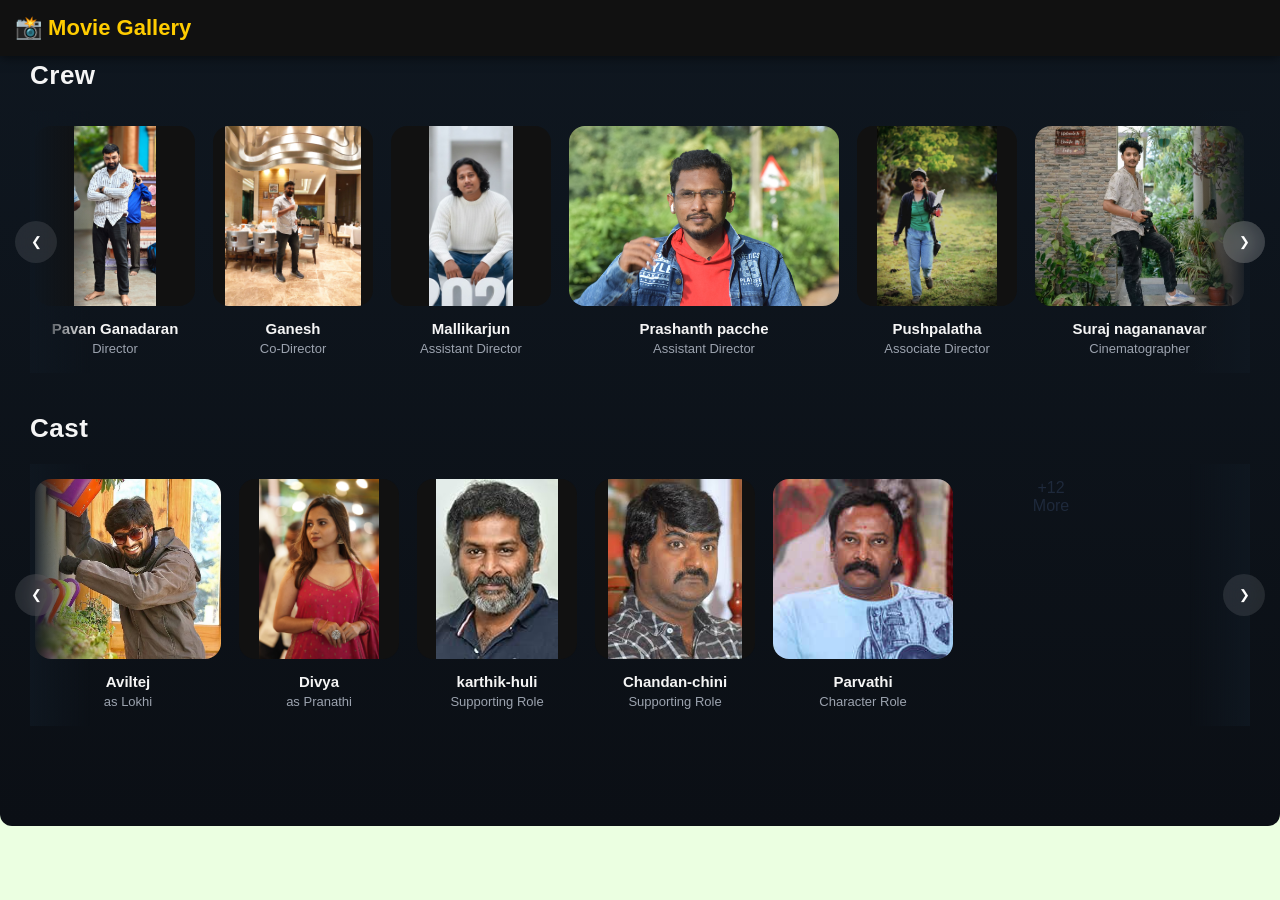
==== gallery.html @ 24c9385e "Initial commit - AADYA PICTURES website" ====
<!DOCTYPE html>
<html lang="en">
<head>
<meta charset="UTF-8">
<meta name="viewport" content="width=device-width, initial-scale=1.0">
<title>Movie Gallery</title>
<link rel="stylesheet" href="style.css">
</head>
<body>

<header>
<h2>📸 Movie Gallery</h2>
</header>

<section class="gallery-section">



        <!-- CREW -->
    <h2 class="section-title">Crew</h2>

    <div class="scroll-wrapper">
        <button class="scroll-btn left" onclick="scrollLeft('crewScroll')">&#10094;</button>
<button class="scroll-btn right" onclick="scrollRight('crewScroll')">&#10095;</button>
<div class="scroll-container" id="crewScroll">

    <div class="gallery-card">
        <img src="static/actors/dir.webp" alt="Pavan Ganadaran">
        <h4 class="crew-name">Pavan Ganadaran</h4>
        <p class="crew-role">Director</p>
    </div>

    <div class="gallery-card">
        <img src="static/actors/codir.jpeg" alt="Ganesh">
        <h4 class="crew-name">Ganesh</h4>
        <p class="crew-role">Co-Director</p>
    </div>

    <div class="gallery-card">
        <img src="static/actors/asst-dir1.jpeg" alt="Mallikarjun">
        <h4 class="crew-name">Mallikarjun</h4>
        <p class="crew-role">Assistant Director</p>
    </div>

    <div class="gallery-card">
        <img src="static/actors/asst2.jpeg" alt="Prashanth pacche">
        <h4 class="crew-name">Prashanth pacche</h4>
        <p class="crew-role">Assistant Director</p>
    </div>

    <div class="gallery-card">
        <img src="static/actors/astdir.webp" alt="Pushpalatha">
        <h4 class="crew-name">Pushpalatha</h4>
        <p class="crew-role">Associate Director</p>
    </div>

    <div class="gallery-card">
        <img src="static/actors/dop.jpeg" alt="Suraj nagananavar">
        <h4 class="crew-name">Suraj nagananavar</h4>
        <p class="crew-role">Cinematographer</p>
    </div>

    <div class="gallery-card">
        <img src="static/actors/editor.jpeg" alt="Swaraj maharudrayya">
        <h4 class="crew-name">Swaraj maharudrayya</h4>
        <p class="crew-role">Editor</p>
    </div>

    <div class="gallery-card">
        <img src="static/actors/Costume-designer.webp" alt="Divya Bharathi">
        <h4 class="crew-name">Divya Bharathi</h4>
        <p class="crew-role">Costume Designer</p>
    </div>

    <div class="gallery-card">
        <img src="static/actors/proman.webp" alt="Suresh">
        <h4 class="crew-name">Suresh</h4>
        <p class="crew-role">Production Manager</p>
    </div>

    <div class="gallery-card">
        <img src="static/actors/digitalmanager.jpg" alt="Vinay mahadev">
        <h4 class="crew-name">Vinay mahadev</h4>
        <p class="crew-role">Digital Marketing</p>
    </div>

    
    <!-- 🔥 MORE CARD -->
    <div class="gallery-card more-card">
        <div class="more-content">
            <span>+12</span>
            <p>More</p>
        </div>
    </div>

</div>

        <button class="scroll-btn right" onclick="scrollRight('crewScroll')">&#10095;</button>
    </div>










    <!-- CAST -->
    <h2 class="section-title">Cast</h2>

    <div class="scroll-wrapper">
        <button class="scroll-btn left" onclick="scrollLeft('castScroll')">&#10094;</button>

<div class="scroll-container" id="castScroll">

    <div class="gallery-card">
        <img src="static/actors/hero.webp" alt="Hero">
        <h4 class="crew-name">Aviltej</h4>
        <p class="crew-role">as Lokhi</p>
    </div>

    <div class="gallery-card">
        <img src="static/actors/heroine.webp" alt="Heroine">
        <h4 class="crew-name">Divya</h4>
        <p class="crew-role">as Pranathi</p>
    </div>

    <div class="gallery-card">
        <img src="static/actors/balrajwadi.webp" alt="Actor">
        <h4 class="crew-name">karthik-huli</h4>
        <p class="crew-role">Supporting Role</p>
    </div>

    <div class="gallery-card">
        <img src="static/actors/vijay-chandur.webp" alt="Actor">
        <h4 class="crew-name">Chandan-chini</h4>
        <p class="crew-role">Supporting Role</p>
    </div>

    <div class="gallery-card">
        <img src="static/actors/muni.webp" alt="Actor">
        <h4 class="crew-name">Parvathi</h4>
        <p class="crew-role">Character Role</p>
    </div>



    <!-- 🔥 MORE CARD -->
    <div class="gallery-card more-card">
        <div class="more-content">
            <span>+12</span>
            <p>More</p>
        </div>
    </div>

</div>

        <button class="scroll-btn right" onclick="scrollRight('castScroll')">&#10095;</button>
    </div>



</section>

<script>
function scrollLeft(id) {
    const container = document.getElementById(id);
    const scrollAmount = container.clientWidth * 0.8;

    container.scrollTo({
        left: Math.max(0, container.scrollLeft - scrollAmount),
        behavior: "smooth"
    });
}

function scrollRight(id) {
    const container = document.getElementById(id);
    const scrollAmount = container.clientWidth * 0.8;

    container.scrollTo({
        left: container.scrollLeft + scrollAmount,
        behavior: "smooth"
    });
}
</script>
</body>
</html>
---- style.css ----
/* RESET */
* {
  margin: 0;
  padding: 0;
  box-sizing: border-box;
  font-family: 'Segoe UI', sans-serif;
}

body {
  background: #f8fafc;  /* soft white */
  color: #1e293b;
}

/* optional glass effect for sections */
section {
  background: rgba(255,255,255,0.05);
  backdrop-filter: blur(10px);
  border-radius: 12px;
}

/* HEADER */
header {
  display: flex;
  justify-content: space-between;
  align-items: center;
  padding: 15px 8%;
  background: rgba(0,0,0,0.7);
  position: fixed;
  width: 100%;
  z-index: 1000;
}

.logo {
  font-size: 24px;
  font-weight: bold;
  color: #facc15;
}

nav a {
  margin-left: 20px;
  text-decoration: none;
  color: #fff;
  transition: 0.3s;
}

nav a:hover {
  color: #facc15;
}

/* BANNER */
.banner {
  height: 100vh;
  background: linear-gradient(rgba(0,0,0,0.6), rgba(0,0,0,0.8)),
    url('static/bg.webp');
  background-size: cover;
  background-position: center;
  display: flex;
  align-items: center;
  justify-content: center;
  text-align: center;
  padding: 20px;
}

.banner-content h1 {
  font-size: 50px;
  margin-bottom: 20px;
}

.banner-content p {
  font-size: 18px;
  margin-bottom: 25px;
}

.banner-content button {
  padding: 12px 25px;
  border: none;
  background: #facc15;
  color: #000;
  font-weight: bold;
  cursor: pointer;
  border-radius: 5px;
  transition: 0.3s;
}

.banner-content button:hover {
  background: #eab308;
}

/* SECTION */
.section {
  padding: 80px 8%;
  text-align: center;
}

.section h2 {
  margin-bottom: 40px;
  font-size: 32px;
}

/* CARDS */
.cards {
  display: grid;
  grid-template-columns: repeat(4, 1fr);
  gap: 20px;
}

.card {
  background: #1e293b;
  padding: 25px;
  border-radius: 10px;
  transition: 0.3s;
  cursor: pointer;
}

.card:hover {
  transform: translateY(-10px);
  background: #334155;
}

.card h3 {
  margin-bottom: 10px;
  color: #facc15;
}
/* RESPONSIVE */
@media (max-width: 900px) {
  .cards {
    grid-template-columns: repeat(2, 1fr);
  }

  .banner-content h1 {
    font-size: 32px;
  }
}

@media (max-width: 500px) {

  header {
    flex-direction: column;
    align-items: flex-start;
    padding: 10px 5%;
  }

  /* ONE LINE NAV */
  nav {
    display: flex;
    flex-wrap: nowrap;        /* ❌ no wrapping */
    overflow-x: auto;         /* ✅ scroll if needed */
    width: 100%;
    margin-top: 10px;
    gap: 10px;
  }

  /* Hide scrollbar (optional) */
  nav::-webkit-scrollbar {
    display: none;
  }

  nav a {
    flex: 0 0 auto;           /* prevent shrinking */
    white-space: nowrap;      /* keep text in one line */
    padding: 6px 12px;
    font-size: 13px;
    background: #1e293b;
    border-radius: 5px;
  }

  /* CARDS */
  .cards {
    grid-template-columns: 1fr;
  }

  /* BANNER */
  .banner-content h1 {
    font-size: 26px;
  }

  .banner-content p {
    font-size: 14px;
  }
}


/* showcase */

body {
    margin: 0;
    font-family: Arial, sans-serif;
}

/* Header styling */
header {
    position: fixed;
    top: 0;
    width: 100%;
    background-color: #111;
    color: white;
    padding: 15px;
    text-align: center;
    box-shadow: 0 2px 10px rgba(0,0,0,0.5);
}

header h2 {
    margin: 0;
    font-size: 22px;
    color: #ffcc00;
}

/* ===== Slider Section ===== */
.slider-section {
    margin-top: 70px;
    position: relative;
    max-width: 900px;
    height: 500px;
    margin-left: auto;
    margin-right: auto;
    overflow: hidden;
    border-radius: 10px;
}

/* ===== Slider Container ===== */
.slider-container {
    display: flex;
    flex-direction: column;
    height: 100%;
    transition: transform 0.6s ease-in-out;
    will-change: transform;
}

/* ===== Slide ===== */
.slide {
    height: 500px;
    flex-shrink: 0;
    position: relative;
}

/* ===== Image ===== */
.slide img {
    margin-top: 140px;
    width: 100%;
    height: 100%;
    object-fit: cover; /* desktop cinematic */
}

/* ===== Overlay Info ===== */
.slide-info {
    position: absolute;
    bottom: 20px;
    left: 20px;
    background: rgba(0, 0, 0, 0.6);
    padding: 15px;
    border-radius: 8px;
    max-width: 80%;
}

.slide-info h3 {
    font-size: 24px;
    margin: 0 0 5px;
}

.slide-info p {
    font-size: 14px;
    margin: 0;
}

/* ===== Buttons ===== */
/* ===== Modern Vertical Controls ===== */
.prev,
.next {
    position: absolute;
    left: 50%;
    transform: translateX(-50%);
    
    width: 45px;
    height: 45px;
    
    display: flex;
    align-items: center;
    justify-content: center;

    background: rgba(0, 0, 0, 0.5);
    backdrop-filter: blur(6px);

    color: white;
    border: 1px solid rgba(255,255,255,0.2);
    border-radius: 50%;

    font-size: 18px;
    cursor: pointer;

    transition: all 0.3s ease;
    z-index: 10;
}

/* Position */
.prev { top: 15px; }
.next { bottom: 15px; }

/* Hover Effect */
.prev:hover,
.next:hover {
    background: rgba(255, 204, 0, 0.9);
    color: black;
    transform: translateX(-50%) scale(1.1);
}

/* Click Effect */
.prev:active,
.next:active {
    transform: translateX(-50%) scale(0.95);
}

/* Subtle glow */
.prev::after,
.next::after {
    content: '';
    position: absolute;
    inset: 0;
    border-radius: 50%;
    box-shadow: 0 0 15px rgba(255, 204, 0, 0.3);
    opacity: 0;
    transition: 0.3s;
}

.prev:hover::after,
.next:hover::after {
    opacity: 1;
}

/* ============================= */
/* ===== TABLET (≤768px) ===== */
/* ============================= */
@media (max-width: 768px) {

    .slider-section {
        margin-top: auto;
        margin-bottom: auto;
        max-width: 100%;
        height: 350px;
        border-radius: 0;
    }

    .slide {
        height: 350px;
    }

    .slide img {
        object-fit: contain; /* show full image */
        background: black;
    }

    .slide-info {
        bottom: 15px;
        left: 15px;
        padding: 12px;
        max-width: 90%;
    }

    .slide-info h3 {
        font-size: 18px;
    }

    .slide-info p {
        font-size: 12px;
    }

    .prev, .next {
        font-size: 22px;
        padding: 6px 10px;
    }
}

/* ============================= */
/* ===== MOBILE (≤480px) ===== */
/* ============================= */
@media (max-width: 480px) {

    header {
        padding: 10px;
    }

    header h2 {
        font-size: 18px;
    }

    .slider-section {
        height: 60vh; /* dynamic height */
    }

    .slide {
        height: 60vh;
    }

    .slide img {
        object-fit: contain; /* FULL IMAGE visible */
        background: black;
    }

    .slide-info {
        bottom: 10px;
        left: 10px;
        padding: 10px;
        width: 90%;
    }

    .slide-info h3 {
        font-size: 16px;
    }

    .slide-info p {
        font-size: 11px;
    }

    .prev, .next {
        font-size: 18px;
        padding: 5px 8px;
    }
}


/* Section */
.slider-section {
    margin-top: 70px;
    height: 500px;
    max-width: 900px;
    margin-left: auto;
    margin-right: auto;
    overflow: hidden;
    position: relative;
    border-radius: 12px;
}

/* Container */
.slider-container {
    display: flex;
    flex-direction: column;
    height: 100%;
    transition: transform 0.6s ease-in-out;
}

/* Slide */
.slide {
    height: 500px;
    flex-shrink: 0;
    display: flex;
    align-items: flex-end;
    padding: 30px;
    color: white;
}

/* Fake "image" backgrounds */
.slide1 {
    background: linear-gradient(135deg, #000000, #434343);
}

.slide2 {
    background: linear-gradient(135deg, #1e3c72, #2a5298);
}

.slide3 {
    background: linear-gradient(135deg, #0f2027, #2c5364);
}

.slide4 {
    background: linear-gradient(135deg, #200122, #6f0000);
}

/* Overlay text */
.slide-info {
    background: rgba(0,0,0,0.5);
    padding: 20px;
    border-radius: 10px;
}

.slide-info h1 {
    margin: 0;
    font-size: 30px;
}

.slide-info p {
    margin-top: 8px;
    font-size: 14px;
}

/* Buttons */
.prev,
.next {
    position: absolute;
    left: 50%;
    transform: translateX(-50%);
    width: 45px;
    height: 45px;
    border-radius: 50%;
    border: none;
    background: rgba(0,0,0,0.5);
    color: white;
    cursor: pointer;
}

.prev { top: 10px; }
.next { bottom: 10px; }


/* ===== GLOBAL ===== */
body {
    margin: 0;
    font-family: 'Segoe UI', sans-serif;
    background: #ebffe1;
}

/* ===== SECTION ===== */
.movie-slider {
    margin-top: 70px;
    height: 520px;
    max-width: 1000px;
    margin-left: auto;
    margin-right: auto;
    overflow: hidden;
    position: relative;
    border-radius: 16px;
    box-shadow: 0 20px 60px rgba(0,0,0,0.8);
}

/* ===== CONTAINER ===== */
.movie-slider-container {
    display: flex;
    flex-direction: column;
    height: 100%;
    transition: transform 0.7s cubic-bezier(0.22, 1, 0.36, 1);
}

/* ===== SLIDE ===== */
.movie-slide {
    height: 520px;
    flex-shrink: 0;
    position: relative;
    display: flex;
    align-items: center;
    color: white;
    overflow: hidden;
}

/* ===== PREMIUM BACKGROUNDS ===== */
.slide-one {
    background: radial-gradient(circle at top left, #222, #000);
}

.slide-two {
    background: radial-gradient(circle at right, #1e3c72, #000);
}

.slide-three {
    background: radial-gradient(circle at center, #0f2027, #000);
}

.slide-four {
    background: radial-gradient(circle at bottom, #200122, #000);
}

/* ===== OVERLAY (CINEMATIC) ===== */
.overlay {
    position: absolute;
    inset: 0;
    background: linear-gradient(
        to right,
        rgba(0,0,0,0.9) 20%,
        rgba(0,0,0,0.5) 50%,
        transparent 100%
    );
}

/* ===== CONTENT ===== */
.slide-content {
    position: relative;
    z-index: 2;
    padding: 50px;
    max-width: 520px;
    animation: fadeUp 0.8s ease;
}

/* ===== TITLE ===== */
.slide-content h1 {
    font-size: 42px;
    margin-bottom: 10px;
    letter-spacing: 1px;
}

/* ===== META ===== */
.meta {
    color: #ffcc00;
    margin-bottom: 15px;
    font-size: 14px;
}

/* ===== DESCRIPTION ===== */
.description {
    font-size: 15px;
    line-height: 1.7;
    color: #ddd;
}

/* ===== BUTTONS ===== */
.action-buttons {
    margin-top: 20px;
    display: flex;
    gap: 12px;
}

/* ICON BUTTONS */
.action-buttons button {
    width: 45px;
    height: 45px;
    border-radius: 50%;
    border: none;
    background: rgba(255,255,255,0.1);
    backdrop-filter: blur(6px);
    color: white;
    cursor: pointer;
    font-size: 18px;
    transition: all 0.3s ease;
}

.action-buttons button:hover {
    transform: scale(1.15);
    background: rgba(255,255,255,0.3);
}

/* MORE BUTTON */
.more-btn {
    padding: 10px 16px;
    background: linear-gradient(135deg, #ffcc00, #ff9900);
    color: black;
    text-decoration: none;
    border-radius: 6px;
    font-weight: bold;
    transition: 0.3s;
    margin-top: 15px; /* add this */
    display: inline-block; /* important for margin to work properly */
}
.more-btn:hover {
    transform: scale(1.05);
    box-shadow: 0 0 15px rgba(255,204,0,0.6);
}

/* ===== CONTROLS ===== */
.slider-prev,
.slider-next {
    position: absolute;
    left: 50%;
    transform: translateX(-50%);
    width: 45px;
    height: 45px;
    border-radius: 50%;
    border: none;
    background: rgba(0,0,0,0.6);
    backdrop-filter: blur(6px);
    color: white;
    cursor: pointer;
    font-size: 18px;
    transition: 0.3s;
    z-index: 10;
}

.slider-prev { top: 15px; }
.slider-next { bottom: 15px; }

.slider-prev:hover,
.slider-next:hover {
    background: #ffcc00;
    color: black;
    transform: translateX(-50%) scale(1.1);
}

/* ===== ANIMATION ===== */
@keyframes fadeUp {
    from {
        opacity: 0;
        transform: translateY(30px);
    }
    to {
        opacity: 1;
        transform: translateY(0);
    }
}

.stills {
    display: grid;
    grid-template-columns: repeat(3, 1fr); /* 3 per row */
    gap: 8px;
    margin-top: 10px;
}

/* Images */
.stills img {
    width: 100%;
    height: 80px; /* adjust based on your slide */
    object-fit: cover;
    border-radius: 6px;
    cursor: pointer;
    transition: 0.3s;
}

/* Hover */
.stills img:hover {
    transform: scale(1.05);
    box-shadow: 0 0 10px rgba(255,255,255,0.5);
}


/* actor */

/* SECTION */
.actors-section {
    padding: 50px 20px;
    margin-top: 40px;
    background: #0f1720;
}

/* GRID */
.actors-grid {
    display: grid;
    grid-template-columns: repeat(2, 1fr); /* Desktop */
    gap: 25px;
}

/* CARD */
.actor-card {
    position: relative;
    overflow: hidden;
    border-radius: 14px;
    cursor: pointer;
    background: #111;
    transition: transform 0.3s ease, box-shadow 0.3s ease;

    aspect-ratio: 3 / 4; /* ✅ consistent shape */
}

/* IMAGE */
.actor-card img {
    width: 100%;
    height: 100%;          /* ✅ fill card */
    object-fit: contain;   /* ✅ full image visible */
    transition: transform 0.4s ease;
}

/* HOVER */
.actor-card:hover img {
    transform: scale(1.05);
}

/* OVERLAY */
.actor-card::after {
    content: "";
    position: absolute;
    inset: 0;
    background: linear-gradient(to top, rgba(0,0,0,0.6), transparent);
    opacity: 0;
    transition: 0.4s;
}

.actor-card:hover::after {
    opacity: 1;
}



/* TABLET */
@media (max-width: 768px) {
    .actors-grid {
        grid-template-columns: repeat(2, 1fr); /* still 2 */
        gap: 15px;
    }
}

/* MOBILE */
@media (max-width: 480px) {
    .actors-grid {
        grid-template-columns: 1fr; /* ✅ 1 card per row */
        gap: 15px;
    }

    .actors-section {
        padding: 30px 15px;
    }
}



/* OVERLAY */
.overlay {
    position: absolute;
    inset: 0;
    background: linear-gradient(to top, rgba(0,0,0,0.85), rgba(0,0,0,0.2));
    
    color: #fff;
    padding: 20px;

    display: flex;
    flex-direction: column;
    justify-content: flex-end;

    opacity: 0;
    transition: opacity 0.4s ease;
}

/* TEXT */
.overlay h3 {
    margin: 0;
    font-size: 20px;
    font-weight: 600;
}

.overlay p {
    font-size: 14px;
    margin-top: 6px;
    color: #ccc;
}

/* HOVER EFFECT */
.actor-card:hover {
    transform: translateY(-8px);
    box-shadow: 0 15px 30px rgba(0,0,0,0.6);
}

.actor-card:hover img {
    transform: scale(1.05);
}

.actor-card:hover .overlay {
    opacity: 1;
}

/* MOBILE TOUCH */
.actor-card:active .overlay {
    opacity: 1;
}

/* 📱 MOBILE (1 per row) */
@media (max-width: 768px) {
    .actors-grid {
        grid-template-columns: 1fr; /* 1 per row */
    }

    .actor-card img {
        height: 250px;
    }
}

/* 📱 SMALL MOBILE */
@media (max-width: 480px) {
    .actor-card img {
        height: 220px;
    }
}


/* gallery */


/* SECTION */
.gallery-section {
    padding: 60px 30px;
    background: linear-gradient(180deg, #0f1720, #0b0f15);
}

/* TITLE */
.section-title {
    font-size: 26px;
    font-weight: 600;
    margin-bottom: 20px;
    color: #f5f5f5;
    letter-spacing: 0.5px;
}

/* WRAPPER */
.scroll-wrapper {
    position: relative;
    margin-bottom: 40px;
}

/* SCROLL CONTAINER */
.scroll-container {
    display: flex;
    gap: 18px;
    overflow-x: auto;
    scroll-behavior: smooth;
    padding: 15px 5px;
}

.scroll-container::-webkit-scrollbar {
    display: none;
}

/* CARD */
.gallery-card {
    min-width: 160px;
    flex-shrink: 0;
    text-align: center;
    cursor: pointer;
    transition: transform 0.4s ease;
}

/* IMAGE BOX */
.gallery-card img {
    width: 100%;
    height: 180px;          /* keeps card size */
    object-fit: contain;    /* ✅ full image visible */
    background: #111;       /* fills empty space nicely */
    border-radius: 16px;
    transition: transform 0.5s ease;
}

/* HOVER EFFECT */
.gallery-card:hover {
    transform: translateY(-8px) scale(1.03);
}

.gallery-card:hover img {
    transform: scale(1.08);
}

/* NAME */
.crew-name {
    margin-top: 10px;
    font-size: 15px;
    font-weight: 600;
    color: #f5f5f5;
}

/* ROLE */
.crew-role {
    font-size: 13px;
    color: #9ca3af;
    margin-top: 4px;
    line-height: 1.3;

    display: -webkit-box;
    -webkit-line-clamp: 2;   /* max 2 lines */
    -webkit-box-orient: vertical;
    overflow: hidden;
}

/* BUTTONS */
.scroll-btn {
    position: absolute;
    top: 50%;
    transform: translateY(-50%);
    
    background: rgba(255, 255, 255, 0.1);
    backdrop-filter: blur(10px);
    
    color: #fff;
    border: none;
    width: 42px;
    height: 42px;
    border-radius: 50%;
    
    cursor: pointer;
    z-index: 10;

    display: flex;
    align-items: center;
    justify-content: center;

    transition: 0.3s;
}

.scroll-btn:hover {
    background: rgba(255, 255, 255, 0.25);
    transform: translateY(-50%) scale(1.1);
}

.scroll-btn.left {
    left: -15px;
}

.scroll-btn.right {
    right: -15px;
}

/* EDGE FADE EFFECT */
.scroll-wrapper::before,
.scroll-wrapper::after {
    content: "";
    position: absolute;
    top: 0;
    width: 60px;
    height: 100%;
    z-index: 5;
    pointer-events: none;
}

.scroll-wrapper::before {
    left: 0;
    background: linear-gradient(to right, #0f1720, transparent);
}

.scroll-wrapper::after {
    right: 0;
    background: linear-gradient(to left, #0f1720, transparent);
}

/* TABLET */
@media (max-width: 768px) {
    .scroll-btn {
        display: none;
    }

    .gallery-card {
        min-width: 130px;
    }

    .gallery-card img {
        height: 150px;
    }
}

/* MOBILE */
@media (max-width: 480px) {
    .gallery-card {
        min-width: 110px;
    }

    .gallery-card img {
        height: 130px;
    }

    .crew-name {
        font-size: 14px;
    }

    .crew-role {
        font-size: 12px;
    }
}





/* about */


/* HEADER */
.header {
    text-align: center;
    padding: 20px;
    background: #0b0f15;
    border-bottom: 1px solid rgba(255,255,255,0.1);
}

/* SECTION */
.director-section {
    padding: 60px 20px;
}

/* CONTAINER */
.director-container {
    max-width: 1100px;
    margin: auto;
    display: flex;
    gap: 40px;
    align-items: center;
    flex-wrap: wrap;
}

/* IMAGE */
.director-image img {
    width: 350px;
    border-radius: 16px;
    object-fit: cover;
    box-shadow: 0 20px 40px rgba(0,0,0,0.6);
}

/* INFO */
.director-info {
    flex: 1;
}

/* NAME */
.director-info h1 {
    font-size: 36px;
    margin-bottom: 10px;
}

/* ROLE */
.role {
    color: #facc15;
    font-weight: 500;
    margin-bottom: 15px;
}

/* BIO */
.bio {
    color: #ccc;
    line-height: 1.6;
    margin-bottom: 25px;
}

/* GRID */
.info-grid {
    display: grid;
    grid-template-columns: repeat(2, 1fr);
    gap: 15px;
    margin-bottom: 25px;
}

/* BOX */
.info-box {
    background: rgba(255,255,255,0.05);
    padding: 15px;
    border-radius: 12px;
    backdrop-filter: blur(10px);
    transition: 0.3s;
}

/* HOVER */
.info-box:hover {
    background: rgba(255,255,255,0.1);
    transform: translateY(-5px);
}

/* BUTTON */
.btn {
    display: inline-block;
    padding: 12px 20px;
    background: linear-gradient(135deg, #ffcc00, #ff9900);
    color: black;
    border-radius: 8px;
    text-decoration: none;
    font-weight: bold;
    transition: 0.3s;
}

.btn:hover {
    transform: scale(1.05);
    box-shadow: 0 10px 20px rgba(255,204,0,0.4);
}

/* MOBILE */
@media (max-width: 768px) {
    .director-container {
        flex-direction: column;
        text-align: center;
    }

    .director-image img {
        width: 100%;
        max-width: 300px;
    }

    .info-grid {
        grid-template-columns: 1fr;
    }
}

/* FOOTER */
.footer {
    background: #0b0f15;
    color: #ccc;
    padding-top: 50px;
}

/* CONTAINER */
.footer-container {
    max-width: 1200px;
    margin: auto;
    display: grid;
    grid-template-columns: repeat(4, 1fr);
    gap: 30px;
    padding: 0 20px;
}

/* COLUMN */
.footer-col h3 {
    color: #fff;
    margin-bottom: 15px;
}

.footer-col p {
    font-size: 14px;
    line-height: 1.6;
}

/* LOGO */
.logo {
    color: #ffcc00;
}

/* LINKS */
.footer-col ul {
    list-style: none;
    padding: 0;
}

.footer-col ul li {
    margin-bottom: 10px;
    font-size: 14px;
}

.footer-col ul li a {
    color: #ccc;
    text-decoration: none;
    transition: 0.3s;
}

.footer-col ul li a:hover {
    color: #ffcc00;
}

/* SOCIAL */
.social-icons a {
    display: inline-block;
    margin-right: 10px;
    font-size: 18px;
    transition: 0.3s;
}

.social-icons a:hover {
    transform: scale(1.2);
    color: #ffcc00;
}

/* BOTTOM */
.footer-bottom {
    text-align: center;
    border-top: 1px solid rgba(255,255,255,0.1);
    margin-top: 30px;
    padding: 15px 0;
    font-size: 14px;
}

/* MOBILE */
@media (max-width: 768px) {
    .footer-container {
        grid-template-columns: repeat(2, 1fr);
    }
}

@media (max-width: 480px) {
    .footer-container {
        grid-template-columns: 1fr;
        text-align: center;
    }

    .social-icons {
        justify-content: center;
    }
}
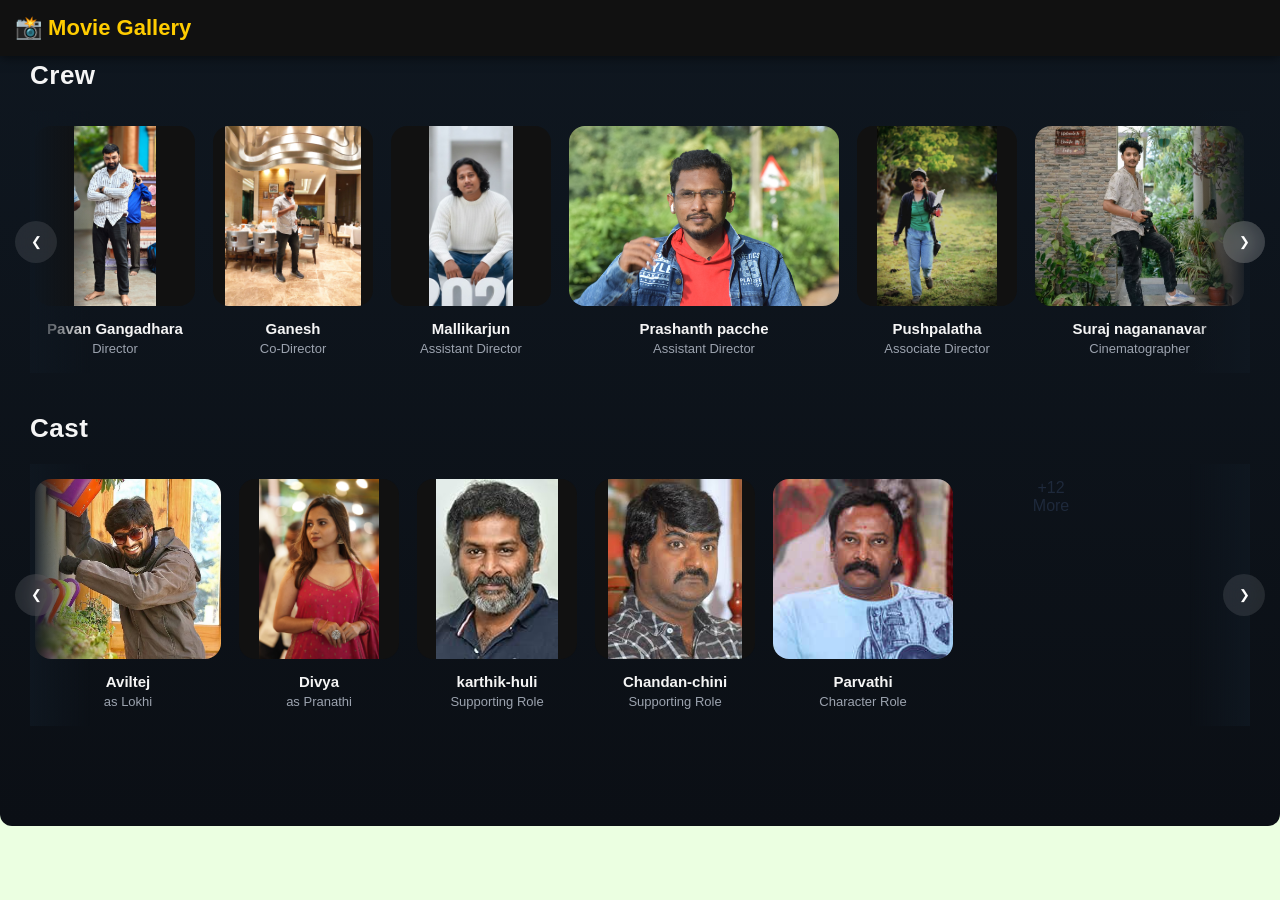
==== commit 53fab917: "updated files" ====
--- a/gallery.html
+++ b/gallery.html
@@ -25,8 +25,8 @@
 <div class="scroll-container" id="crewScroll">
 
     <div class="gallery-card">
-        <img src="static/actors/dir.webp" alt="Pavan Ganadaran">
-        <h4 class="crew-name">Pavan Ganadaran</h4>
+        <img src="static/actors/dir.webp" alt="Pavan Gangadhara">
+        <h4 class="crew-name">Pavan Gangadhara</h4>
         <p class="crew-role">Director</p>
     </div>
 
